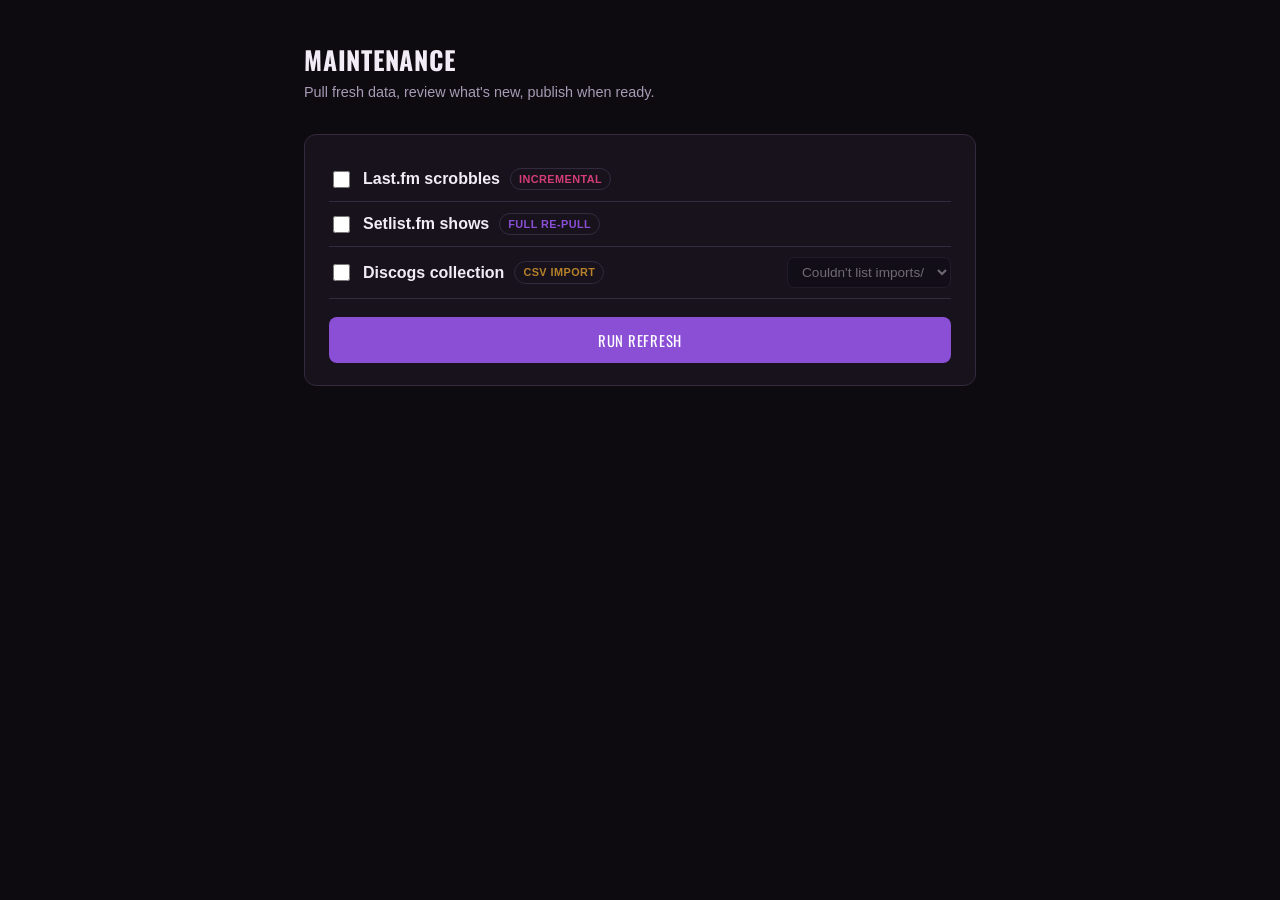
==== etl/maintenance/index.html @ f8b1e50f "minor updates" ====
<!doctype html>
<html lang="en">
<head>
<meta charset="utf-8" />
<meta name="viewport" content="width=device-width, initial-scale=1" />
<title>Music Database — Maintenance</title>
<link rel="preconnect" href="https://fonts.googleapis.com" />
<link rel="preconnect" href="https://fonts.gstatic.com" crossorigin />
<link href="https://fonts.googleapis.com/css2?family=Oswald:wght@400;500;600;700&display=swap" rel="stylesheet" />
<style>
  /* Same "Master Of Reality" dark palette as the main site -- this tool
     is only ever used by one person locally, so no light mode needed. */
  :root {
    --bg: #0d0a10;
    --bg-elevated: #17121c;
    --border: #332a3d;
    --text: #f1ecf5;
    --text-dim: #a89bb5;
    --text-muted: #7d7188;
    --accent-vinyl: #b8822a;
    --accent-scrobble: #d43e78;
    --accent-live: #8b4fd6;
    --accent: #8b4fd6;
    --warn: #e2a33e;
    --danger: #c0453f;
    --font-display: "Oswald", "Arial Narrow", -apple-system, sans-serif;
    --font-body: -apple-system, BlinkMacSystemFont, "Segoe UI", Roboto, Helvetica, Arial, sans-serif;
  }
  * { box-sizing: border-box; }
  body {
    margin: 0;
    background: var(--bg);
    color: var(--text);
    font-family: var(--font-body);
    line-height: 1.5;
  }
  main {
    max-width: 720px;
    margin: 0 auto;
    padding: 40px 24px 80px;
  }
  h1 {
    font-family: var(--font-display);
    text-transform: uppercase;
    letter-spacing: 0.03em;
    font-size: 1.6rem;
    margin: 0 0 4px;
  }
  .subtitle { color: var(--text-dim); font-size: 0.9rem; margin: 0 0 30px; }

  .card {
    background: var(--bg-elevated);
    border: 1px solid var(--border);
    border-radius: 12px;
    padding: 22px 24px;
    margin-bottom: 24px;
  }
  .source-row {
    display: flex;
    align-items: center;
    gap: 12px;
    padding: 10px 0;
    border-bottom: 1px solid var(--border);
  }
  .source-row:last-of-type { border-bottom: none; }
  .source-row label {
    display: flex;
    align-items: center;
    gap: 10px;
    font-weight: 600;
    cursor: pointer;
    flex: 1;
  }
  .source-row input[type="checkbox"] { width: 17px; height: 17px; accent-color: var(--accent); cursor: pointer; }
  .source-row select {
    background: var(--bg);
    color: var(--text);
    border: 1px solid var(--border);
    border-radius: 7px;
    padding: 6px 10px;
    font-size: 0.85rem;
    max-width: 260px;
  }
  .source-row select:disabled { opacity: 0.4; }
  .source-tag {
    font-size: 0.68rem;
    text-transform: uppercase;
    letter-spacing: 0.04em;
    padding: 2px 8px;
    border-radius: 999px;
    border: 1px solid var(--border);
  }
  .source-tag.vinyl { color: var(--accent-vinyl); }
  .source-tag.scrobble { color: var(--accent-scrobble); }
  .source-tag.live { color: var(--accent-live); }

  #run-btn {
    display: block;
    width: 100%;
    margin-top: 18px;
    padding: 12px;
    border: none;
    border-radius: 8px;
    background: var(--accent);
    color: #fff;
    font-family: var(--font-display);
    text-transform: uppercase;
    letter-spacing: 0.05em;
    font-size: 0.92rem;
    cursor: pointer;
  }
  #run-btn:hover:not(:disabled) { filter: brightness(1.12); }
  #run-btn:disabled { opacity: 0.5; cursor: default; }

  #error-box {
    color: var(--accent-live);
    font-size: 0.85rem;
    margin-top: 12px;
    display: none;
  }

  #log-section { display: none; }
  #log-status {
    font-family: var(--font-display);
    text-transform: uppercase;
    letter-spacing: 0.04em;
    font-size: 0.85rem;
    color: var(--text-dim);
    margin-bottom: 10px;
    display: flex;
    align-items: center;
    gap: 8px;
  }
  .spinner {
    width: 13px; height: 13px;
    border: 2px solid var(--border);
    border-top-color: var(--accent);
    border-radius: 50%;
    animation: spin 0.7s linear infinite;
  }
  @keyframes spin { to { transform: rotate(360deg); } }

  #log {
    background: #0a0810;
    border: 1px solid var(--border);
    border-radius: 10px;
    padding: 16px 18px;
    font-family: "SF Mono", Menlo, Consolas, monospace;
    font-size: 0.82rem;
    white-space: pre-wrap;
    word-break: break-word;
    max-height: 60vh;
    overflow-y: auto;
  }
  .log-line { padding: 1px 0; }
  .log-line.header { color: var(--accent); font-weight: 700; margin-top: 6px; }
  .log-line.warn { color: var(--warn); font-weight: 600; }
  .log-line.dim { color: var(--text-muted); }

  #decision-row { display: none; gap: 12px; margin-top: 18px; }
  .decision-btn {
    flex: 1;
    padding: 11px;
    border-radius: 8px;
    border: none;
    font-family: var(--font-display);
    text-transform: uppercase;
    letter-spacing: 0.05em;
    font-size: 0.86rem;
    cursor: pointer;
  }
  .decision-btn:hover { filter: brightness(1.12); }
  .decision-btn.accept { background: var(--accent-vinyl); color: #fff; }
  .decision-btn.reject { background: var(--danger); color: #fff; }

  #decision-result {
    display: none;
    margin-top: 16px;
    padding: 12px 16px;
    border-radius: 8px;
    border: 1px solid var(--border);
    font-size: 0.88rem;
  }
  #decision-result.accepted { border-color: var(--accent-vinyl); color: var(--accent-vinyl); }
  #decision-result.rejected { border-color: var(--danger); color: var(--danger); }

  #build-btn {
    display: none;
    margin-top: 10px;
    padding: 9px 16px;
    border-radius: 8px;
    border: 1px solid var(--border);
    background: var(--bg);
    color: var(--text);
    font-family: var(--font-display);
    text-transform: uppercase;
    letter-spacing: 0.04em;
    font-size: 0.8rem;
    cursor: pointer;
  }
  #build-btn:hover { border-color: var(--accent); }
</style>
</head>
<body>
<main>
  <h1>Maintenance</h1>
  <p class="subtitle">Pull fresh data, review what's new, publish when ready.</p>

  <div class="card">
    <div class="source-row">
      <label><input type="checkbox" id="chk-lastfm" /> Last.fm scrobbles <span class="source-tag scrobble">incremental</span></label>
    </div>
    <div class="source-row">
      <label><input type="checkbox" id="chk-setlistfm" /> Setlist.fm shows <span class="source-tag live">full re-pull</span></label>
    </div>
    <div class="source-row">
      <label><input type="checkbox" id="chk-discogs" /> Discogs collection <span class="source-tag vinyl">CSV import</span></label>
      <select id="discogs-file" disabled></select>
    </div>

    <button id="run-btn">Run Refresh</button>
    <div id="error-box"></div>
  </div>

  <div id="log-section" class="card">
    <div id="log-status"><span id="spinner" class="spinner"></span> <span id="log-status-text">Running…</span></div>
    <div id="log"></div>

    <div id="decision-row">
      <button id="accept-btn" class="decision-btn accept">✓ Accept changes</button>
      <button id="reject-btn" class="decision-btn reject">✗ Reject changes</button>
    </div>
    <div id="decision-result"></div>
    <button id="build-btn">Rebuild public database →</button>
  </div>
</main>

<script>
const chkLastfm = document.getElementById("chk-lastfm");
const chkSetlistfm = document.getElementById("chk-setlistfm");
const chkDiscogs = document.getElementById("chk-discogs");
const discogsFile = document.getElementById("discogs-file");
const runBtn = document.getElementById("run-btn");
const errorBox = document.getElementById("error-box");
const logSection = document.getElementById("log-section");
const logEl = document.getElementById("log");
const logStatus = document.getElementById("log-status");
const logStatusText = document.getElementById("log-status-text");
const decisionRow = document.getElementById("decision-row");
const acceptBtn = document.getElementById("accept-btn");
const rejectBtn = document.getElementById("reject-btn");
const decisionResult = document.getElementById("decision-result");
const buildBtn = document.getElementById("build-btn");

let currentRefreshJobId = null;

function esc(s) {
  return String(s).replace(/[&<>"']/g, (c) => ({ "&": "&amp;", "<": "&lt;", ">": "&gt;", '"': "&quot;", "'": "&#39;" }[c]));
}

async function loadImports() {
  try {
    const res = await fetch("/imports");
    const data = await res.json();
    discogsFile.innerHTML = data.files.length
      ? data.files.map((f) => `<option value="${esc(f)}">${esc(f)}</option>`).join("")
      : `<option value="">No CSV files in imports/</option>`;
  } catch {
    discogsFile.innerHTML = `<option value="">Couldn't list imports/</option>`;
  }
}
loadImports();

chkDiscogs.addEventListener("change", () => { discogsFile.disabled = !chkDiscogs.checked; });

// Each entry in `lines` is already one complete line (server reads the
// subprocess's stdout line-by-line) -- styled here by a light heuristic
// on its own text, no need to change what refresh.py actually prints.
function appendLines(lines) {
  for (const rawLine of lines) {
    const line = rawLine.replace(/\n$/, "");
    const div = document.createElement("div");
    div.className = "log-line";
    if (/^(={5,}|What's new|Scrobbles:|Setlists:|Vinyl holdings:|New artists|New albums)/.test(line.trim())) {
      div.className += " header";
    } else if (line.includes("⚠")) {
      div.className += " warn";
    } else if (line.trim() === "") {
      div.className += " dim";
    }
    div.textContent = line;
    logEl.appendChild(div);
  }
  logEl.scrollTop = logEl.scrollHeight;
}

async function pollJob(jobId, triggerBtn) {
  let since = 0;
  while (true) {
    const res = await fetch(`/status/${jobId}?since=${since}`);
    const data = await res.json();
    if (data.lines && data.lines.length) {
      appendLines(data.lines);
      since = data.total;
    }
    if (data.done) {
      document.getElementById("spinner").style.display = "none";
      logStatusText.textContent = data.returncode === 0 ? "Done" : `Exited with code ${data.returncode}`;
      logStatusText.style.color = data.returncode === 0 ? "var(--accent-scrobble)" : "var(--accent-live)";
      triggerBtn.disabled = false;
      // A successful refresh (as opposed to the follow-up "rebuild public
      // db" job) is the one point where there's an actual decision to
      // make -- everything else just reports what happened.
      if (data.kind === "refresh" && data.returncode === 0 && !data.decision) {
        currentRefreshJobId = jobId;
        decisionRow.style.display = "flex";
      }
      return;
    }
    await new Promise((r) => setTimeout(r, 500));
  }
}

function resetLogPanel(statusText) {
  logEl.innerHTML = "";
  document.getElementById("spinner").style.display = "";
  logStatusText.textContent = statusText;
  logStatusText.style.color = "";
  logSection.style.display = "block";
  decisionRow.style.display = "none";
  decisionResult.style.display = "none";
  buildBtn.style.display = "none";
  buildBtn.disabled = false;
}

runBtn.addEventListener("click", async () => {
  errorBox.style.display = "none";
  const body = {
    lastfm: chkLastfm.checked,
    setlistfm: chkSetlistfm.checked,
    discogsFile: chkDiscogs.checked ? discogsFile.value : null,
  };

  runBtn.disabled = true;
  const res = await fetch("/run", { method: "POST", body: JSON.stringify(body) });
  const data = await res.json();

  if (!res.ok) {
    errorBox.textContent = data.error || "Something went wrong.";
    errorBox.style.display = "block";
    runBtn.disabled = false;
    return;
  }

  resetLogPanel("Running…");
  pollJob(data.jobId, runBtn);
});

async function decide(action) {
  acceptBtn.disabled = true;
  rejectBtn.disabled = true;
  const res = await fetch(`/decision/${currentRefreshJobId}`, {
    method: "POST",
    body: JSON.stringify({ action }),
  });
  const data = await res.json();
  decisionRow.style.display = "none";
  acceptBtn.disabled = false;
  rejectBtn.disabled = false;

  if (!res.ok) {
    decisionResult.className = "rejected";
    decisionResult.textContent = data.error || "Something went wrong.";
    decisionResult.style.display = "block";
    return;
  }

  if (data.decision === "accepted") {
    decisionResult.className = "accepted";
    decisionResult.textContent = "Changes kept in data/music.sqlite.";
    buildBtn.style.display = "block";
  } else {
    decisionResult.className = "rejected";
    decisionResult.textContent = "Changes discarded -- data/music.sqlite restored to how it was before this run.";
  }
  decisionResult.style.display = "block";
}

acceptBtn.addEventListener("click", () => decide("accept"));
rejectBtn.addEventListener("click", () => {
  if (confirm("Discard everything this run just pulled? data/music.sqlite will be restored to before this run.")) {
    decide("reject");
  }
});

buildBtn.addEventListener("click", async () => {
  buildBtn.disabled = true;
  const res = await fetch("/build", { method: "POST" });
  const data = await res.json();
  if (!res.ok) {
    decisionResult.className = "rejected";
    decisionResult.textContent = data.error || "Something went wrong.";
    return;
  }
  resetLogPanel("Rebuilding public database…");
  pollJob(data.jobId, buildBtn);
});
</script>
</body>
</html>
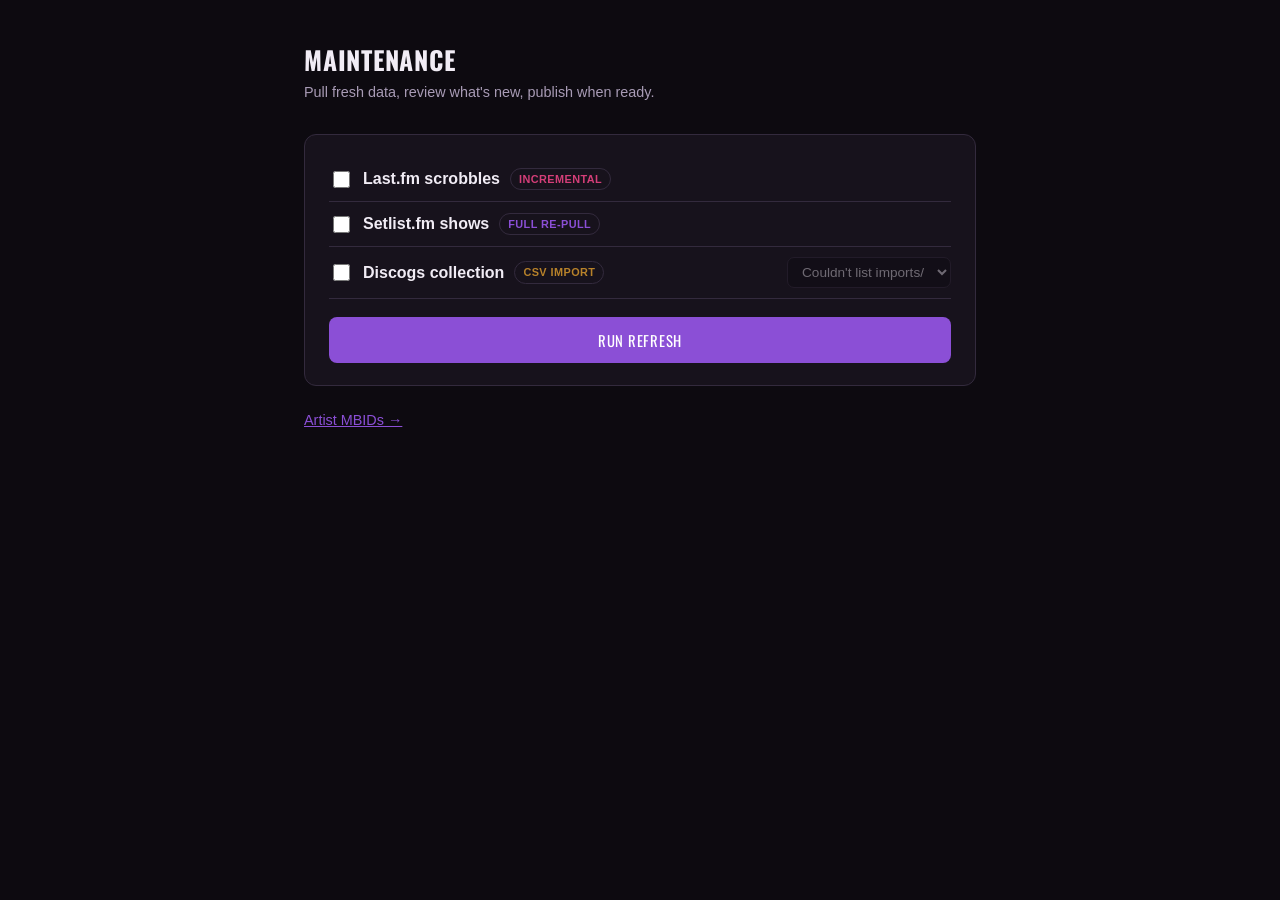
==== commit 42b498c9: "updates" ====
--- a/etl/maintenance/index.html
+++ b/etl/maintenance/index.html
@@ -47,6 +47,7 @@
     margin: 0 0 4px;
   }
   .subtitle { color: var(--text-dim); font-size: 0.9rem; margin: 0 0 30px; }
+  a { color: var(--accent); }
 
   .card {
     background: var(--bg-elevated);
@@ -233,8 +234,11 @@
     <div id="decision-result"></div>
     <button id="build-btn">Rebuild public database →</button>
   </div>
+
+  <p class="subtitle"><a href="/artists.html">Artist MBIDs →</a></p>
 </main>
 
+<script src="shared.js"></script>
 <script>
 const chkLastfm = document.getElementById("chk-lastfm");
 const chkSetlistfm = document.getElementById("chk-setlistfm");
@@ -254,10 +258,6 @@
 
 let currentRefreshJobId = null;
 
-function esc(s) {
-  return String(s).replace(/[&<>"']/g, (c) => ({ "&": "&amp;", "<": "&lt;", ">": "&gt;", '"': "&quot;", "'": "&#39;" }[c]));
-}
-
 async function loadImports() {
   try {
     const res = await fetch("/imports");
@@ -273,51 +273,19 @@
 
 chkDiscogs.addEventListener("change", () => { discogsFile.disabled = !chkDiscogs.checked; });
 
-// Each entry in `lines` is already one complete line (server reads the
-// subprocess's stdout line-by-line) -- styled here by a light heuristic
-// on its own text, no need to change what refresh.py actually prints.
-function appendLines(lines) {
-  for (const rawLine of lines) {
-    const line = rawLine.replace(/\n$/, "");
-    const div = document.createElement("div");
-    div.className = "log-line";
-    if (/^(={5,}|What's new|Scrobbles:|Setlists:|Vinyl holdings:|New artists|New albums)/.test(line.trim())) {
-      div.className += " header";
-    } else if (line.includes("⚠")) {
-      div.className += " warn";
-    } else if (line.trim() === "") {
-      div.className += " dim";
-    }
-    div.textContent = line;
-    logEl.appendChild(div);
-  }
-  logEl.scrollTop = logEl.scrollHeight;
-}
-
-async function pollJob(jobId, triggerBtn) {
-  let since = 0;
-  while (true) {
-    const res = await fetch(`/status/${jobId}?since=${since}`);
-    const data = await res.json();
-    if (data.lines && data.lines.length) {
-      appendLines(data.lines);
-      since = data.total;
-    }
-    if (data.done) {
-      document.getElementById("spinner").style.display = "none";
-      logStatusText.textContent = data.returncode === 0 ? "Done" : `Exited with code ${data.returncode}`;
-      logStatusText.style.color = data.returncode === 0 ? "var(--accent-scrobble)" : "var(--accent-live)";
-      triggerBtn.disabled = false;
-      // A successful refresh (as opposed to the follow-up "rebuild public
-      // db" job) is the one point where there's an actual decision to
-      // make -- everything else just reports what happened.
-      if (data.kind === "refresh" && data.returncode === 0 && !data.decision) {
-        currentRefreshJobId = jobId;
-        decisionRow.style.display = "flex";
-      }
-      return;
-    }
-    await new Promise((r) => setTimeout(r, 500));
+// esc/appendLines/pollJob now live in shared.js.
+
+function onJobDone(jobId, triggerBtn, data) {
+  document.getElementById("spinner").style.display = "none";
+  logStatusText.textContent = data.returncode === 0 ? "Done" : `Exited with code ${data.returncode}`;
+  logStatusText.style.color = data.returncode === 0 ? "var(--accent-scrobble)" : "var(--accent-live)";
+  triggerBtn.disabled = false;
+  // A successful refresh (as opposed to the follow-up "rebuild public
+  // db" job) is the one point where there's an actual decision to
+  // make -- everything else just reports what happened.
+  if (data.kind === "refresh" && data.returncode === 0 && !data.decision) {
+    currentRefreshJobId = jobId;
+    decisionRow.style.display = "flex";
   }
 }
 
@@ -353,7 +321,7 @@
   }
 
   resetLogPanel("Running…");
-  pollJob(data.jobId, runBtn);
+  pollJob(data.jobId, logEl, (result) => onJobDone(data.jobId, runBtn, result));
 });
 
 async function decide(action) {
@@ -403,7 +371,7 @@
     return;
   }
   resetLogPanel("Rebuilding public database…");
-  pollJob(data.jobId, buildBtn);
+  pollJob(data.jobId, logEl, (result) => onJobDone(data.jobId, buildBtn, result));
 });
 </script>
 </body>
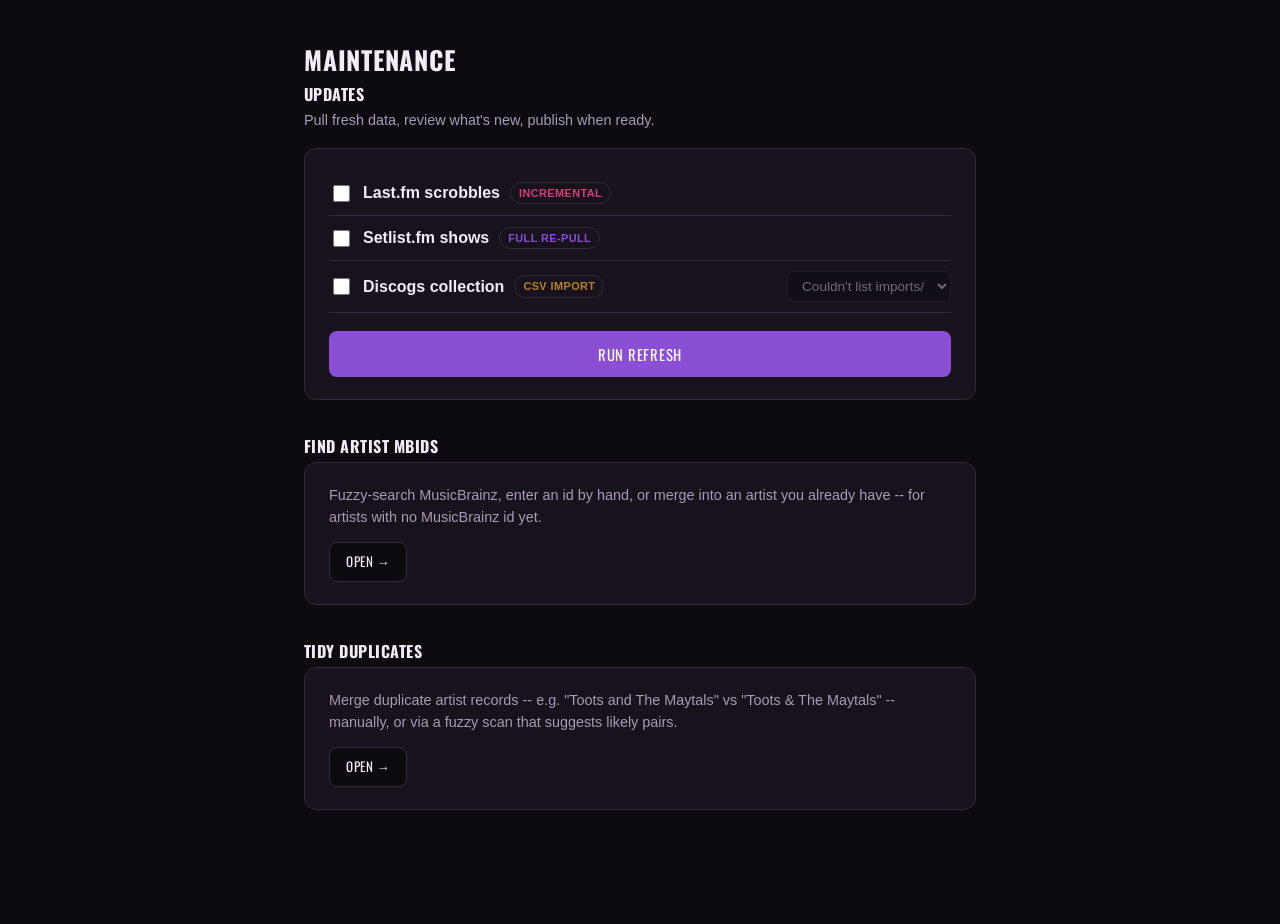
==== commit a5ded43b: "updates" ====
--- a/etl/maintenance/index.html
+++ b/etl/maintenance/index.html
@@ -46,8 +46,31 @@
     font-size: 1.6rem;
     margin: 0 0 4px;
   }
-  .subtitle { color: var(--text-dim); font-size: 0.9rem; margin: 0 0 30px; }
+  h2 {
+    font-family: var(--font-display);
+    text-transform: uppercase;
+    letter-spacing: 0.03em;
+    font-size: 1rem;
+    margin: 0 0 4px;
+  }
+  section { margin-bottom: 34px; }
+  .subtitle { color: var(--text-dim); font-size: 0.9rem; margin: 0 0 16px; }
   a { color: var(--accent); }
+  .link-card p { margin: 0 0 14px; }
+  .btn-link {
+    display: inline-block;
+    padding: 9px 16px;
+    border-radius: 8px;
+    border: 1px solid var(--border);
+    background: var(--bg);
+    color: var(--text);
+    font-family: var(--font-display);
+    text-transform: uppercase;
+    letter-spacing: 0.04em;
+    font-size: 0.82rem;
+    text-decoration: none;
+  }
+  .btn-link:hover { border-color: var(--accent); color: var(--accent); }
 
   .card {
     background: var(--bg-elevated);
@@ -205,37 +228,55 @@
 <body>
 <main>
   <h1>Maintenance</h1>
-  <p class="subtitle">Pull fresh data, review what's new, publish when ready.</p>
-
-  <div class="card">
-    <div class="source-row">
-      <label><input type="checkbox" id="chk-lastfm" /> Last.fm scrobbles <span class="source-tag scrobble">incremental</span></label>
+
+  <section>
+    <h2>Updates</h2>
+    <p class="subtitle">Pull fresh data, review what's new, publish when ready.</p>
+
+    <div class="card">
+      <div class="source-row">
+        <label><input type="checkbox" id="chk-lastfm" /> Last.fm scrobbles <span class="source-tag scrobble">incremental</span></label>
+      </div>
+      <div class="source-row">
+        <label><input type="checkbox" id="chk-setlistfm" /> Setlist.fm shows <span class="source-tag live">full re-pull</span></label>
+      </div>
+      <div class="source-row">
+        <label><input type="checkbox" id="chk-discogs" /> Discogs collection <span class="source-tag vinyl">CSV import</span></label>
+        <select id="discogs-file" disabled></select>
+      </div>
+
+      <button id="run-btn">Run Refresh</button>
+      <div id="error-box"></div>
     </div>
-    <div class="source-row">
-      <label><input type="checkbox" id="chk-setlistfm" /> Setlist.fm shows <span class="source-tag live">full re-pull</span></label>
+
+    <div id="log-section" class="card">
+      <div id="log-status"><span id="spinner" class="spinner"></span> <span id="log-status-text">Running…</span></div>
+      <div id="log"></div>
+
+      <div id="decision-row">
+        <button id="accept-btn" class="decision-btn accept">✓ Accept changes</button>
+        <button id="reject-btn" class="decision-btn reject">✗ Reject changes</button>
+      </div>
+      <div id="decision-result"></div>
+      <button id="build-btn">Rebuild public database →</button>
     </div>
-    <div class="source-row">
-      <label><input type="checkbox" id="chk-discogs" /> Discogs collection <span class="source-tag vinyl">CSV import</span></label>
-      <select id="discogs-file" disabled></select>
+  </section>
+
+  <section>
+    <h2>Find Artist MBIDs</h2>
+    <div class="card link-card">
+      <p class="subtitle">Fuzzy-search MusicBrainz, enter an id by hand, or merge into an artist you already have -- for artists with no MusicBrainz id yet.</p>
+      <a class="btn-link" href="/artists.html">Open →</a>
     </div>
-
-    <button id="run-btn">Run Refresh</button>
-    <div id="error-box"></div>
-  </div>
-
-  <div id="log-section" class="card">
-    <div id="log-status"><span id="spinner" class="spinner"></span> <span id="log-status-text">Running…</span></div>
-    <div id="log"></div>
-
-    <div id="decision-row">
-      <button id="accept-btn" class="decision-btn accept">✓ Accept changes</button>
-      <button id="reject-btn" class="decision-btn reject">✗ Reject changes</button>
+  </section>
+
+  <section>
+    <h2>Tidy Duplicates</h2>
+    <div class="card link-card">
+      <p class="subtitle">Merge duplicate artist records -- e.g. "Toots and The Maytals" vs "Toots & The Maytals" -- manually, or via a fuzzy scan that suggests likely pairs.</p>
+      <a class="btn-link" href="/duplicates.html">Open →</a>
     </div>
-    <div id="decision-result"></div>
-    <button id="build-btn">Rebuild public database →</button>
-  </div>
-
-  <p class="subtitle"><a href="/artists.html">Artist MBIDs →</a></p>
+  </section>
 </main>
 
 <script src="shared.js"></script>
